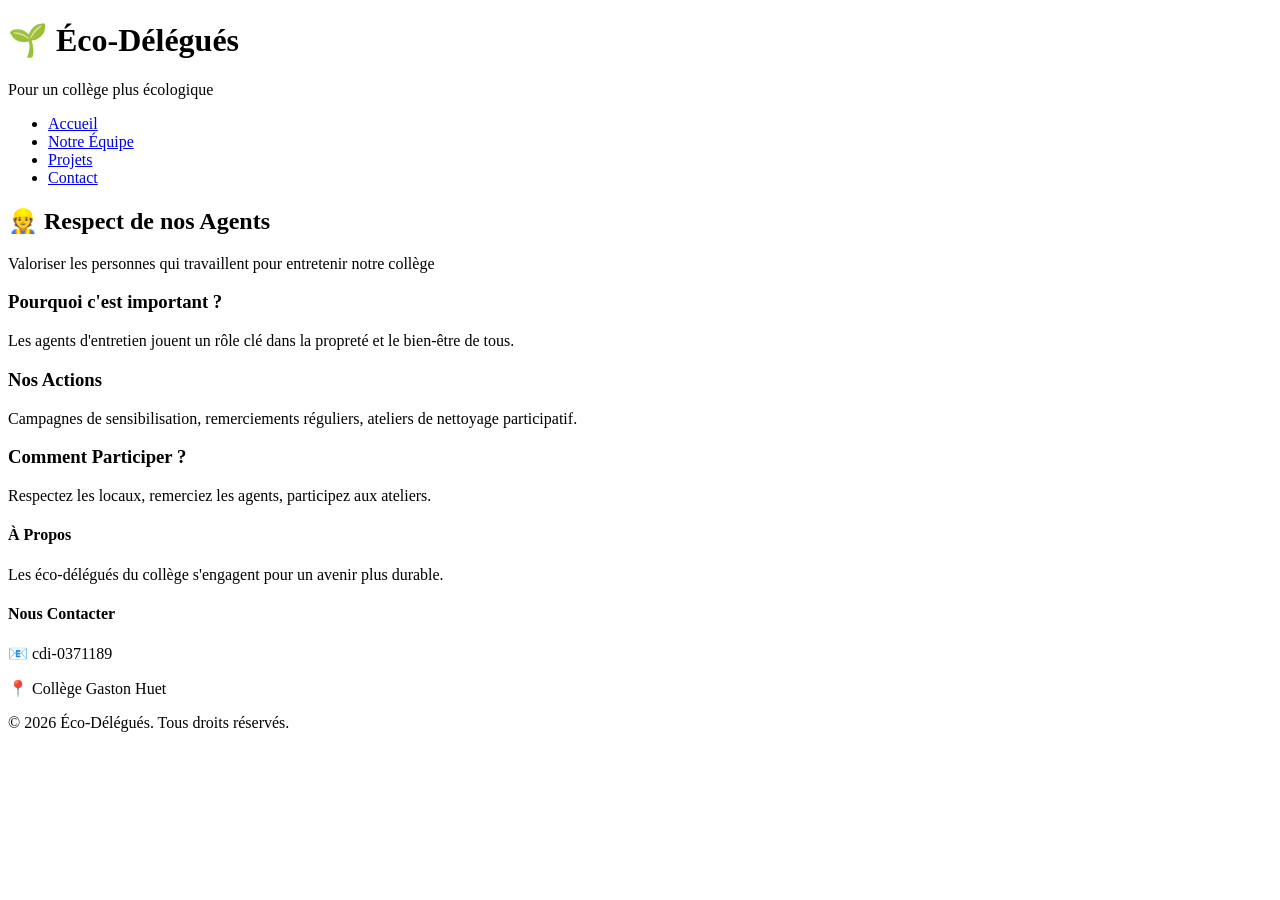
==== agents.html @ 1d78a1c5 "Create agents.html" ====
<!DOCTYPE html>
<html lang="fr">
<head>
    <meta charset="UTF-8">
    <meta name="viewport" content="width=device-width, initial-scale=1.0">
    <title>Éco-Délégués - Respect de nos Agents</title>
    <link rel="stylesheet" href="agents.css">
</head>
<body>
    <header class="header">
        <div class="container">
            <div class="logo">
                <h1>🌱 Éco-Délégués</h1>
                <p class="tagline">Pour un collège plus écologique</p>
            </div>
            <nav class="navbar">
                <ul>
                    <li><a href="../index.html#accueil">Accueil</a></li>
                    <li><a href="../index.html#equipe">Notre Équipe</a></li>
                    <li><a href="../index.html#projets">Projets</a></li>
                    <li><a href="../index.html#contact">Contact</a></li>
                </ul>
            </nav>
        </div>
    </header>

    <main class="main">
        <section class="hero">
            <div class="hero-content">
                <h2>👷 Respect de nos Agents</h2>
                <p>Valoriser les personnes qui travaillent pour entretenir notre collège</p>
            </div>
        </section>

        <section class="content">
            <div class="container">
                <div class="info-card">
                    <h3>Pourquoi c'est important ?</h3>
                    <p>Les agents d'entretien jouent un rôle clé dans la propreté et le bien-être de tous.</p>
                </div>
                <div class="info-card">
                    <h3>Nos Actions</h3>
                    <p>Campagnes de sensibilisation, remerciements réguliers, ateliers de nettoyage participatif.</p>
                </div>
                <div class="info-card">
                    <h3>Comment Participer ?</h3>
                    <p>Respectez les locaux, remerciez les agents, participez aux ateliers.</p>
                </div>
            </div>
        </section>
    </main>

    <footer class="footer">
        <div class="container">
            <div class="footer-content">
                <div class="footer-section">
                    <h4>À Propos</h4>
                    <p>Les éco-délégués du collège s'engagent pour un avenir plus durable.</p>
                </div>
                <div class="footer-section">
                    <h4>Nous Contacter</h4>
                    <p>📧 cdi-0371189</p>
                    <p>📍 Collège Gaston Huet</p>
                </div>
            </div>
            <div class="footer-bottom">
                <p>&copy; 2026 Éco-Délégués. Tous droits réservés.</p>
            </div>
        </div>
    </footer>

    <script src="agents.js"></script>
</body>
</html>
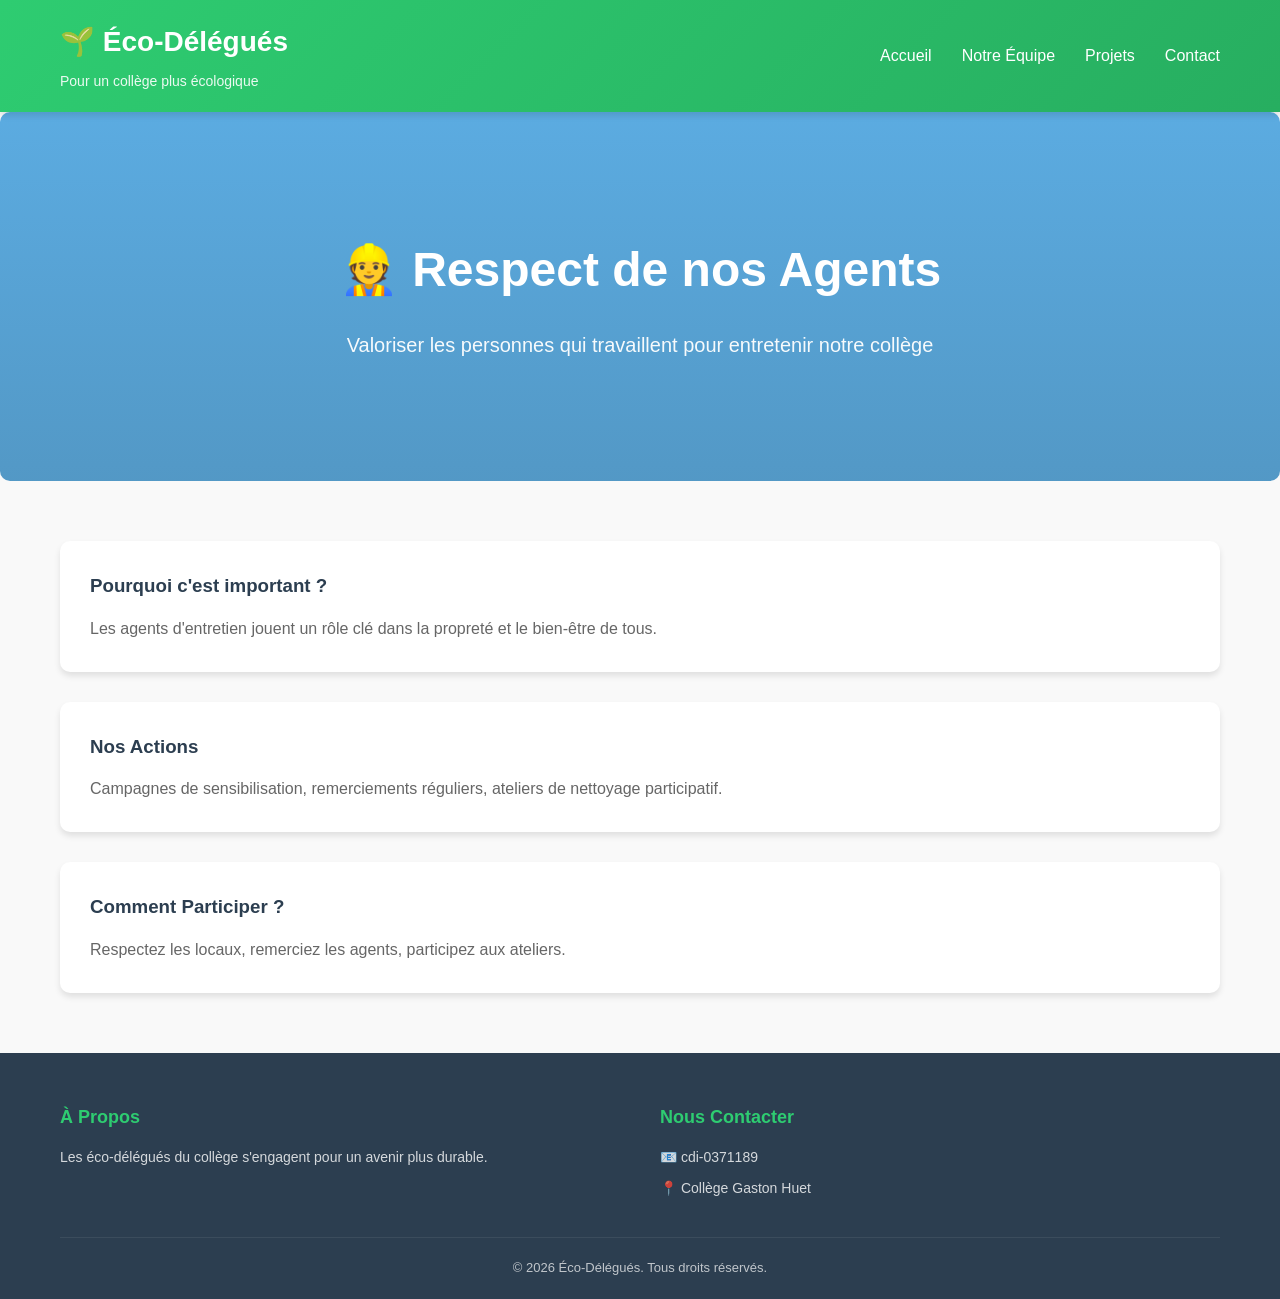
==== commit 2c8c79b7: "Mise à jour des liens de navigation pour pointer vers le répertoire racine et amélioration des style" ====
--- a/agents.html
+++ b/agents.html
@@ -15,10 +15,10 @@
             </div>
             <nav class="navbar">
                 <ul>
-                    <li><a href="../index.html#accueil">Accueil</a></li>
-                    <li><a href="../index.html#equipe">Notre Équipe</a></li>
-                    <li><a href="../index.html#projets">Projets</a></li>
-                    <li><a href="../index.html#contact">Contact</a></li>
+                    <li><a href="index.html#accueil">Accueil</a></li>
+                    <li><a href="index.html#nous">Notre Équipe</a></li>
+                    <li><a href="index.html#projets">Projets</a></li>
+                    <li><a href="index.html#contact">Contact</a></li>
                 </ul>
             </nav>
         </div>
--- a/agents.css
+++ b/agents.css
@@ -0,0 +1,162 @@
+:root {
+    --primary-color: #2ecc71;
+    --secondary-color: #27ae60;
+    --accent-color: #3498db;
+    --dark-color: #2c3e50;
+    --light-color: #ecf0f1;
+    --text-color: #333;
+    --shadow: 0 4px 6px rgba(0, 0, 0, 0.1);
+    --transition: all 0.3s ease;
+}
+
+* {
+    margin: 0;
+    padding: 0;
+    box-sizing: border-box;
+}
+
+body {
+    font-family: 'Segoe UI', Tahoma, Geneva, Verdana, sans-serif;
+    color: var(--text-color);
+    line-height: 1.6;
+    background-color: #f9f9f9;
+}
+
+.container {
+    max-width: 1200px;
+    margin: 0 auto;
+    padding: 0 20px;
+}
+
+.header {
+    background: linear-gradient(135deg, var(--primary-color), var(--secondary-color));
+    color: white;
+    padding: 20px 0;
+    box-shadow: var(--shadow);
+    position: sticky;
+    top: 0;
+    z-index: 100;
+}
+
+.header .container {
+    display: flex;
+    justify-content: space-between;
+    align-items: center;
+}
+
+.logo h1 {
+    font-size: 28px;
+    margin-bottom: 5px;
+}
+
+.tagline {
+    font-size: 14px;
+    opacity: 0.9;
+}
+
+.navbar ul {
+    display: flex;
+    list-style: none;
+    gap: 30px;
+}
+
+.navbar a {
+    color: white;
+    text-decoration: none;
+    font-weight: 500;
+    transition: var(--transition);
+}
+
+.navbar a:hover {
+    opacity: 0.8;
+}
+
+.hero {
+    background: linear-gradient(rgba(52, 152, 219, 0.8), rgba(41, 128, 185, 0.8));
+    color: white;
+    text-align: center;
+    padding: 120px 20px;
+    border-radius: 10px;
+    margin-bottom: 60px;
+}
+
+.hero-content h2 {
+    font-size: 48px;
+    margin-bottom: 20px;
+}
+
+.hero-content p {
+    font-size: 20px;
+    opacity: 0.95;
+}
+
+.content {
+    margin-bottom: 60px;
+}
+
+.info-card {
+    background: white;
+    padding: 30px;
+    border-radius: 10px;
+    box-shadow: var(--shadow);
+    margin-bottom: 30px;
+    transition: var(--transition);
+}
+
+.info-card:hover {
+    transform: translateY(-5px);
+    box-shadow: 0 8px 12px rgba(0, 0, 0, 0.15);
+}
+
+.info-card h3 {
+    color: var(--dark-color);
+    margin-bottom: 15px;
+}
+
+.info-card p {
+    color: #666;
+}
+
+.footer {
+    background-color: var(--dark-color);
+    color: white;
+    padding: 50px 0 20px;
+    margin-top: 60px;
+}
+
+.footer-content {
+    display: grid;
+    grid-template-columns: repeat(auto-fit, minmax(250px, 1fr));
+    gap: 40px;
+    margin-bottom: 30px;
+}
+
+.footer-section h4 {
+    font-size: 18px;
+    margin-bottom: 15px;
+    color: var(--primary-color);
+}
+
+.footer-section p {
+    font-size: 14px;
+    opacity: 0.8;
+    margin-bottom: 8px;
+}
+
+.footer-bottom {
+    text-align: center;
+    padding-top: 20px;
+    border-top: 1px solid rgba(255, 255, 255, 0.1);
+    font-size: 13px;
+    opacity: 0.7;
+}
+
+@media (max-width: 768px) {
+    .hero-content h2 {
+        font-size: 32px;
+    }
+
+    .hero-content p {
+        font-size: 16px;
+    }
+}
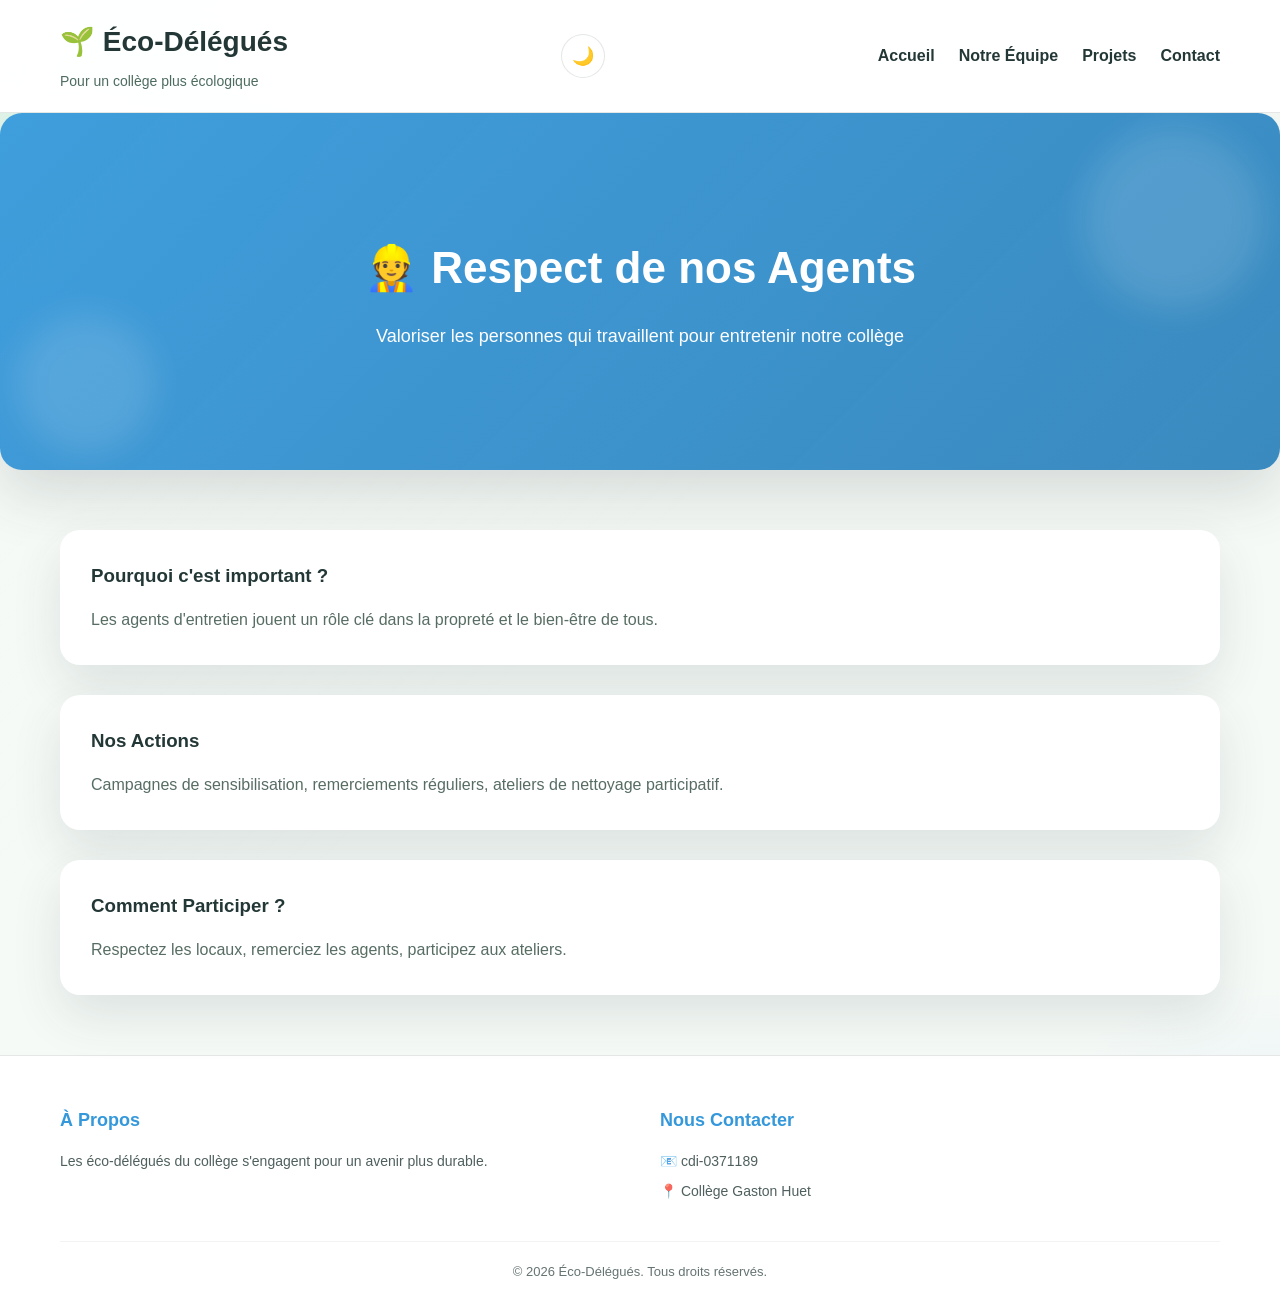
==== commit 559b5423: "feat: implement dark mode theme toggle and smooth scrolling - Added theme toggle button to switch be" ====
--- a/agents.html
+++ b/agents.html
@@ -5,6 +5,16 @@
     <meta name="viewport" content="width=device-width, initial-scale=1.0">
     <title>Éco-Délégués - Respect de nos Agents</title>
     <link rel="stylesheet" href="agents.css">
+    <script>
+        (function() {
+            const savedTheme = localStorage.getItem('ecoTheme');
+            const prefersDark = window.matchMedia('(prefers-color-scheme: dark)').matches;
+            const theme = savedTheme || (prefersDark ? 'dark' : 'light');
+            if (theme === 'dark') {
+                document.documentElement.classList.add('dark-mode');
+            }
+        })();
+    </script>
 </head>
 <body>
     <header class="header">
@@ -13,6 +23,7 @@
                 <h1>🌱 Éco-Délégués</h1>
                 <p class="tagline">Pour un collège plus écologique</p>
             </div>
+            <button class="theme-toggle" id="themeToggle" aria-label="Changer le thème">🌙</button>
             <nav class="navbar">
                 <ul>
                     <li><a href="index.html#accueil">Accueil</a></li>
--- a/agents.css
+++ b/agents.css
@@ -1,12 +1,29 @@
+/* ========== VARIABLES GLOBALES ========== */
 :root {
-    --primary-color: #2ecc71;
+    --primary-color: #3498db;
     --secondary-color: #27ae60;
-    --accent-color: #3498db;
-    --dark-color: #2c3e50;
-    --light-color: #ecf0f1;
-    --text-color: #333;
-    --shadow: 0 4px 6px rgba(0, 0, 0, 0.1);
-    --transition: all 0.3s ease;
+    --accent-color: #8e44ad;
+    --text-color: #233836;
+    --text-light: #ffffff;
+    --bg-color: #f6faf7;
+    --surface-color: #ffffff;
+    --surface-muted: #edf6ef;
+    --border-color: rgba(35, 56, 55, 0.12);
+    --shadow: 0 20px 50px rgba(35, 56, 55, 0.12);
+    --transition: all 0.35s ease;
+}
+
+.dark-mode {
+    --primary-color: #6dce97;
+    --secondary-color: #3f9c73;
+    --accent-color: #c38ef8;
+    --text-color: #e9f7ef;
+    --text-light: #ffffff;
+    --bg-color: #11221d;
+    --surface-color: #162d28;
+    --surface-muted: #1f3f34;
+    --border-color: rgba(255, 255, 255, 0.08);
+    --shadow: 0 20px 60px rgba(0, 0, 0, 0.33);
 }
 
 * {
@@ -15,11 +32,34 @@
     box-sizing: border-box;
 }
 
+html {
+    scroll-behavior: smooth;
+}
+
 body {
     font-family: 'Segoe UI', Tahoma, Geneva, Verdana, sans-serif;
     color: var(--text-color);
     line-height: 1.6;
-    background-color: #f9f9f9;
+    background: radial-gradient(circle at top left, rgba(46, 204, 113, 0.16), transparent 24%),
+                radial-gradient(circle at bottom right, rgba(52, 152, 219, 0.12), transparent 18%),
+                var(--bg-color);
+    min-height: 100vh;
+    transition: background 0.35s ease, color 0.35s ease;
+}
+
+.dark-mode body {
+    background: radial-gradient(circle at top left, rgba(109, 206, 151, 0.14), transparent 24%),
+                radial-gradient(circle at bottom right, rgba(195, 142, 248, 0.1), transparent 18%),
+                var(--bg-color);
+}
+
+body::before {
+    content: '';
+    position: fixed;
+    inset: 0;
+    background: linear-gradient(135deg, rgba(255, 255, 255, 0.16), transparent 55%);
+    pointer-events: none;
+    opacity: 0.9;
 }
 
 .container {
@@ -29,19 +69,26 @@
 }
 
 .header {
-    background: linear-gradient(135deg, var(--primary-color), var(--secondary-color));
-    color: white;
+    background: rgba(255, 255, 255, 0.96);
+    border-bottom: 1px solid var(--border-color);
+    color: var(--text-color);
+    backdrop-filter: blur(14px);
     padding: 20px 0;
-    box-shadow: var(--shadow);
     position: sticky;
     top: 0;
     z-index: 100;
+    transition: background 0.35s ease, color 0.35s ease;
+}
+
+.dark-mode .header {
+    background: rgba(17, 34, 29, 0.94);
 }
 
 .header .container {
     display: flex;
     justify-content: space-between;
     align-items: center;
+    gap: 16px;
 }
 
 .logo h1 {
@@ -51,43 +98,119 @@
 
 .tagline {
     font-size: 14px;
-    opacity: 0.9;
+    color: #4d6c5f;
+}
+
+.dark-mode .tagline {
+    color: #b9e4cb;
 }
 
 .navbar ul {
     display: flex;
     list-style: none;
-    gap: 30px;
+    gap: 24px;
+    flex-wrap: wrap;
 }
 
 .navbar a {
-    color: white;
+    color: var(--text-color);
     text-decoration: none;
-    font-weight: 500;
+    font-weight: 600;
     transition: var(--transition);
-}
-
-.navbar a:hover {
-    opacity: 0.8;
+    position: relative;
+}
+
+.navbar a:hover,
+.navbar a.active {
+    color: var(--primary-color);
+}
+
+.navbar a::after {
+    content: '';
+    position: absolute;
+    bottom: -6px;
+    left: 0;
+    width: 0;
+    height: 3px;
+    background: var(--primary-color);
+    transition: var(--transition);
+}
+
+.navbar a:hover::after,
+.navbar a.active::after {
+    width: 100%;
+}
+
+.theme-toggle {
+    background: var(--surface-color);
+    color: var(--text-color);
+    border: 1px solid var(--border-color);
+    border-radius: 999px;
+    width: 44px;
+    height: 44px;
+    font-size: 18px;
+    cursor: pointer;
+    transition: var(--transition);
+    display: inline-flex;
+    align-items: center;
+    justify-content: center;
+}
+
+.dark-mode .theme-toggle {
+    background: var(--surface-muted);
+    color: var(--text-light);
+    border-color: rgba(255, 255, 255, 0.14);
+}
+
+.theme-toggle:hover {
+    transform: translateY(-1px);
 }
 
 .hero {
-    background: linear-gradient(rgba(52, 152, 219, 0.8), rgba(41, 128, 185, 0.8));
+    background: linear-gradient(135deg, rgba(52, 152, 219, 0.94), rgba(41, 128, 185, 0.92));
     color: white;
     text-align: center;
     padding: 120px 20px;
-    border-radius: 10px;
+    border-radius: 22px;
     margin-bottom: 60px;
+    box-shadow: 0 24px 60px rgba(35, 56, 55, 0.16);
+    position: relative;
+    overflow: hidden;
+}
+
+.hero::before,
+.hero::after {
+    content: '';
+    position: absolute;
+    border-radius: 50%;
+    background: rgba(255, 255, 255, 0.12);
+    filter: blur(16px);
+}
+
+.hero::before {
+    width: 180px;
+    height: 180px;
+    top: 16px;
+    right: 16px;
+}
+
+.hero::after {
+    width: 140px;
+    height: 140px;
+    bottom: 16px;
+    left: 16px;
 }
 
 .hero-content h2 {
-    font-size: 48px;
-    margin-bottom: 20px;
+    font-size: 44px;
+    margin-bottom: 18px;
+    animation: fadeInUp 0.8s ease both;
 }
 
 .hero-content p {
-    font-size: 20px;
+    font-size: 18px;
     opacity: 0.95;
+    animation: fadeInUp 0.8s ease 0.12s both;
 }
 
 .content {
@@ -95,33 +218,51 @@
 }
 
 .info-card {
-    background: white;
+    background: var(--surface-color);
     padding: 30px;
-    border-radius: 10px;
+    border-radius: 20px;
     box-shadow: var(--shadow);
     margin-bottom: 30px;
     transition: var(--transition);
+    border: 1px solid transparent;
+}
+
+.dark-mode .info-card {
+    background: var(--surface-color);
+    border-color: rgba(255, 255, 255, 0.07);
 }
 
 .info-card:hover {
-    transform: translateY(-5px);
-    box-shadow: 0 8px 12px rgba(0, 0, 0, 0.15);
+    transform: translateY(-6px);
+    box-shadow: 0 16px 32px rgba(35, 56, 55, 0.14);
 }
 
 .info-card h3 {
-    color: var(--dark-color);
+    color: var(--text-color);
     margin-bottom: 15px;
 }
 
 .info-card p {
-    color: #666;
+    color: #576d63;
+    line-height: 1.75;
+}
+
+.dark-mode .info-card p {
+    color: #c8e7d6;
 }
 
 .footer {
-    background-color: var(--dark-color);
-    color: white;
+    background-color: var(--surface-color);
+    color: var(--text-color);
     padding: 50px 0 20px;
     margin-top: 60px;
+    border-top: 1px solid var(--border-color);
+}
+
+.dark-mode .footer {
+    background-color: #132a25;
+    color: var(--text-light);
+    border-color: rgba(255, 255, 255, 0.08);
 }
 
 .footer-content {
@@ -146,17 +287,32 @@
 .footer-bottom {
     text-align: center;
     padding-top: 20px;
-    border-top: 1px solid rgba(255, 255, 255, 0.1);
+    border-top: 1px solid rgba(35, 56, 55, 0.08);
     font-size: 13px;
     opacity: 0.7;
 }
 
+@keyframes fadeInUp {
+    from {
+        opacity: 0;
+        transform: translateY(24px);
+    }
+    to {
+        opacity: 1;
+        transform: translateY(0);
+    }
+}
+
 @media (max-width: 768px) {
     .hero-content h2 {
-        font-size: 32px;
+        font-size: 34px;
     }
 
     .hero-content p {
         font-size: 16px;
     }
-}
+
+    .info-card {
+        padding: 26px;
+    }
+}
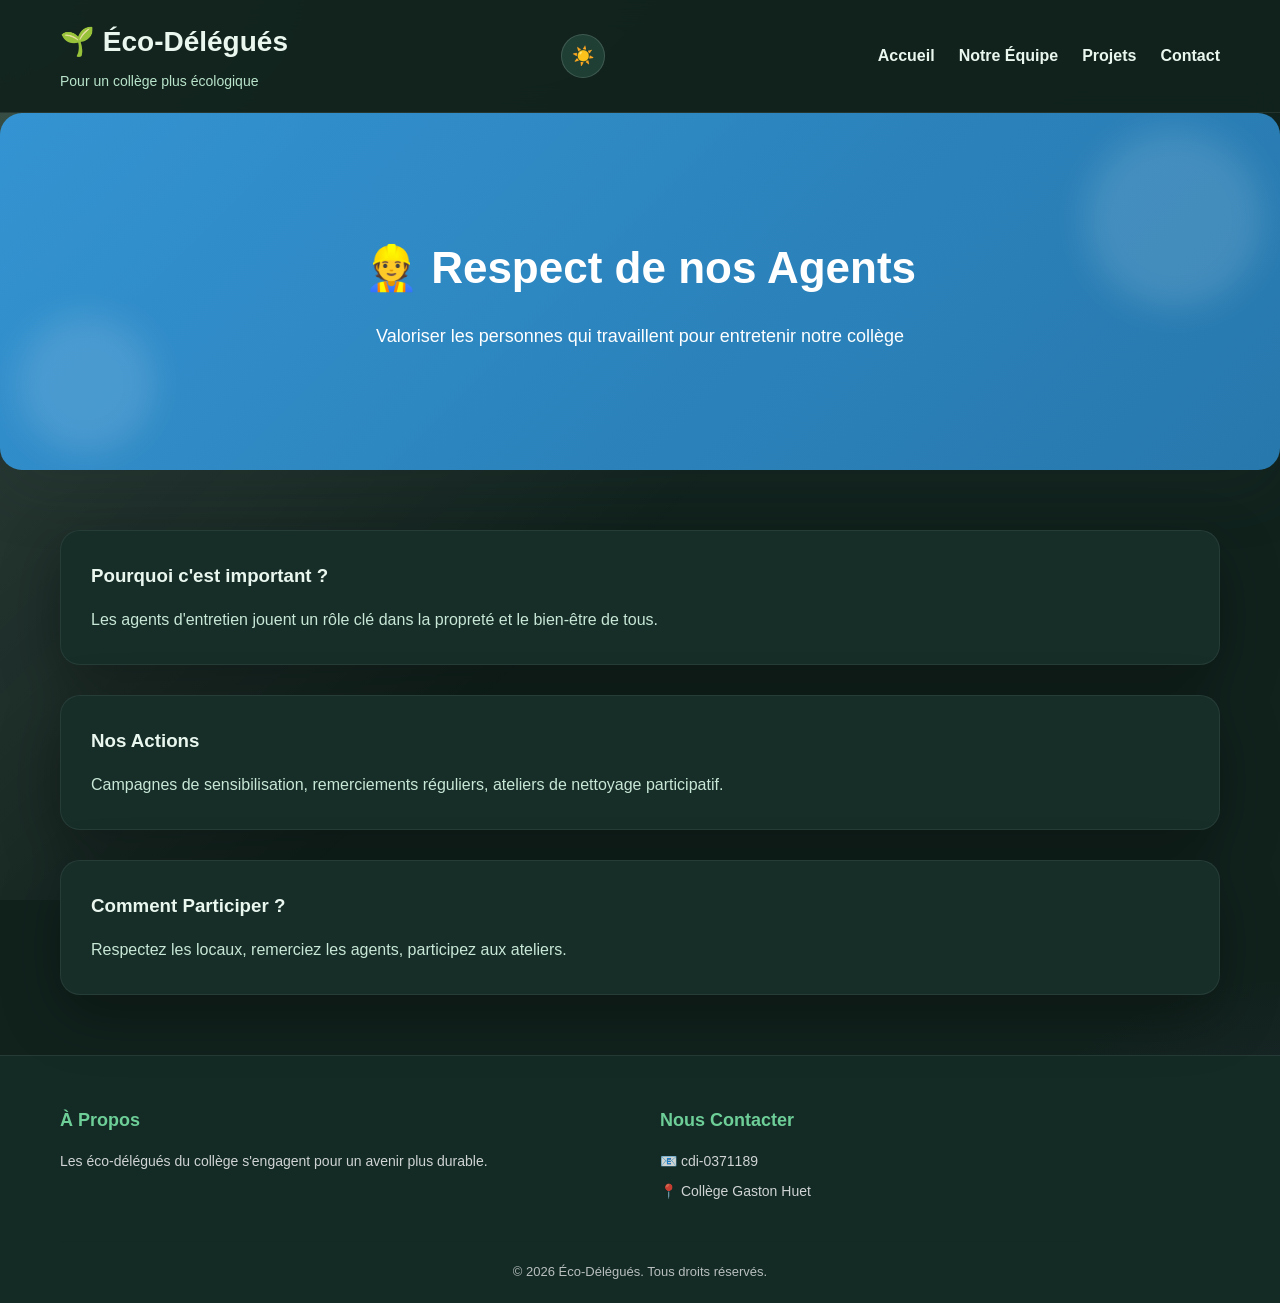
==== commit a655dbe5: "f" ====
--- a/agents.html
+++ b/agents.html
@@ -8,10 +8,10 @@
     <script>
         (function() {
             const savedTheme = localStorage.getItem('ecoTheme');
-            const prefersDark = window.matchMedia('(prefers-color-scheme: dark)').matches;
-            const theme = savedTheme || (prefersDark ? 'dark' : 'light');
+            const theme = savedTheme || 'dark';
             if (theme === 'dark') {
                 document.documentElement.classList.add('dark-mode');
+                document.body.classList.add('dark-mode');
             }
         })();
     </script>
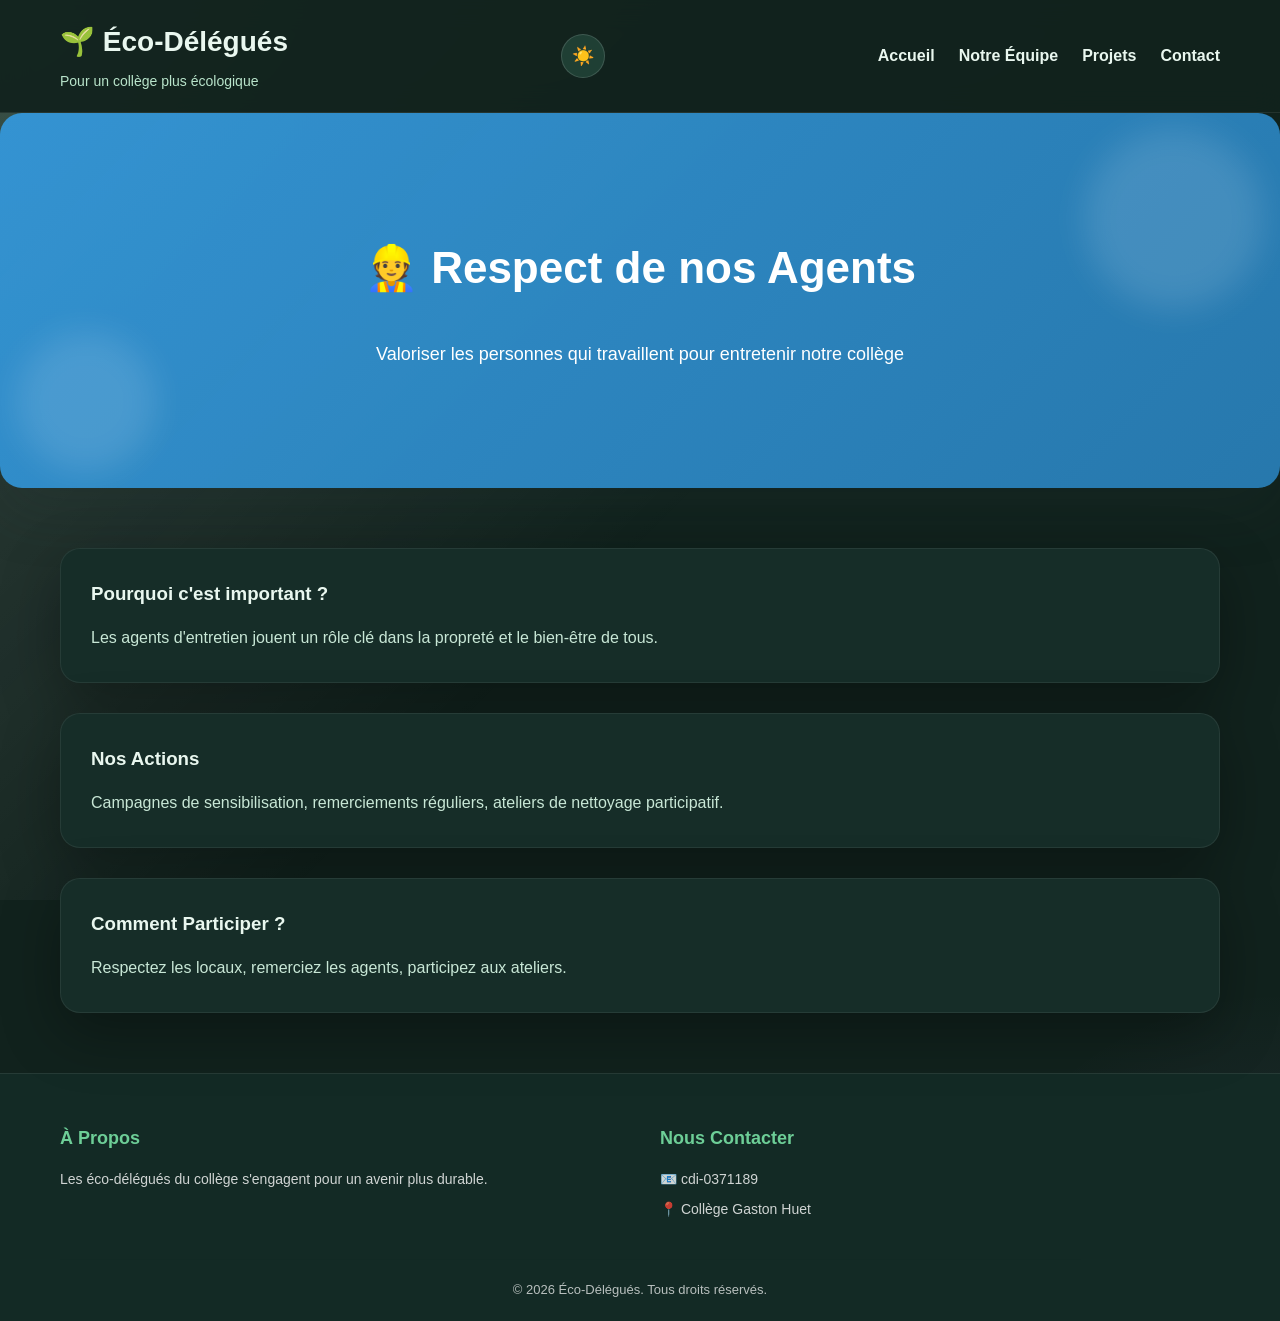
==== commit e4364d6d: "feat: ajouter un menu hamburger avec des fonctionnalités de navigation et des styles associés" ====
--- a/agents.html
+++ b/agents.html
@@ -24,6 +24,7 @@
                 <p class="tagline">Pour un collège plus écologique</p>
             </div>
             <button class="theme-toggle" id="themeToggle" aria-label="Changer le thème">🌙</button>
+            <button class="nav-toggle" id="navToggle" aria-label="Ouvrir le menu" aria-expanded="false">☰</button>
             <nav class="navbar">
                 <ul>
                     <li><a href="index.html#accueil">Accueil</a></li>
@@ -81,5 +82,6 @@
     </footer>
 
     <script src="agents.js"></script>
+    <script src="nav.js"></script>
 </body>
 </html>
--- a/agents.css
+++ b/agents.css
@@ -4,6 +4,7 @@
     --secondary-color: #27ae60;
     --accent-color: #8e44ad;
     --text-color: #233836;
+    --dark-color: #233836;
     --text-light: #ffffff;
     --bg-color: #f6faf7;
     --surface-color: #ffffff;
@@ -66,6 +67,14 @@
     max-width: 1200px;
     margin: 0 auto;
     padding: 0 20px;
+    width: 100%;
+}
+
+.hero-content {
+    display: flex;
+    flex-direction: column;
+    gap: 18px;
+    align-items: center;
 }
 
 .header {
@@ -156,6 +165,18 @@
     justify-content: center;
 }
 
+.nav-toggle {
+    display: none;
+    background: transparent;
+    border: 1px solid var(--border-color);
+    color: var(--text-color);
+    width: 48px;
+    height: 44px;
+    border-radius: 10px;
+    font-size: 20px;
+    cursor: pointer;
+}
+
 .dark-mode .theme-toggle {
     background: var(--surface-muted);
     color: var(--text-light);
@@ -308,6 +329,11 @@
         font-size: 34px;
     }
 
+    .nav-toggle { display: inline-flex; }
+    .navbar { display: none; width: 100%; }
+    .navbar.open { display: block; }
+    .navbar ul { flex-direction: column; gap: 12px; }
+
     .hero-content p {
         font-size: 16px;
     }
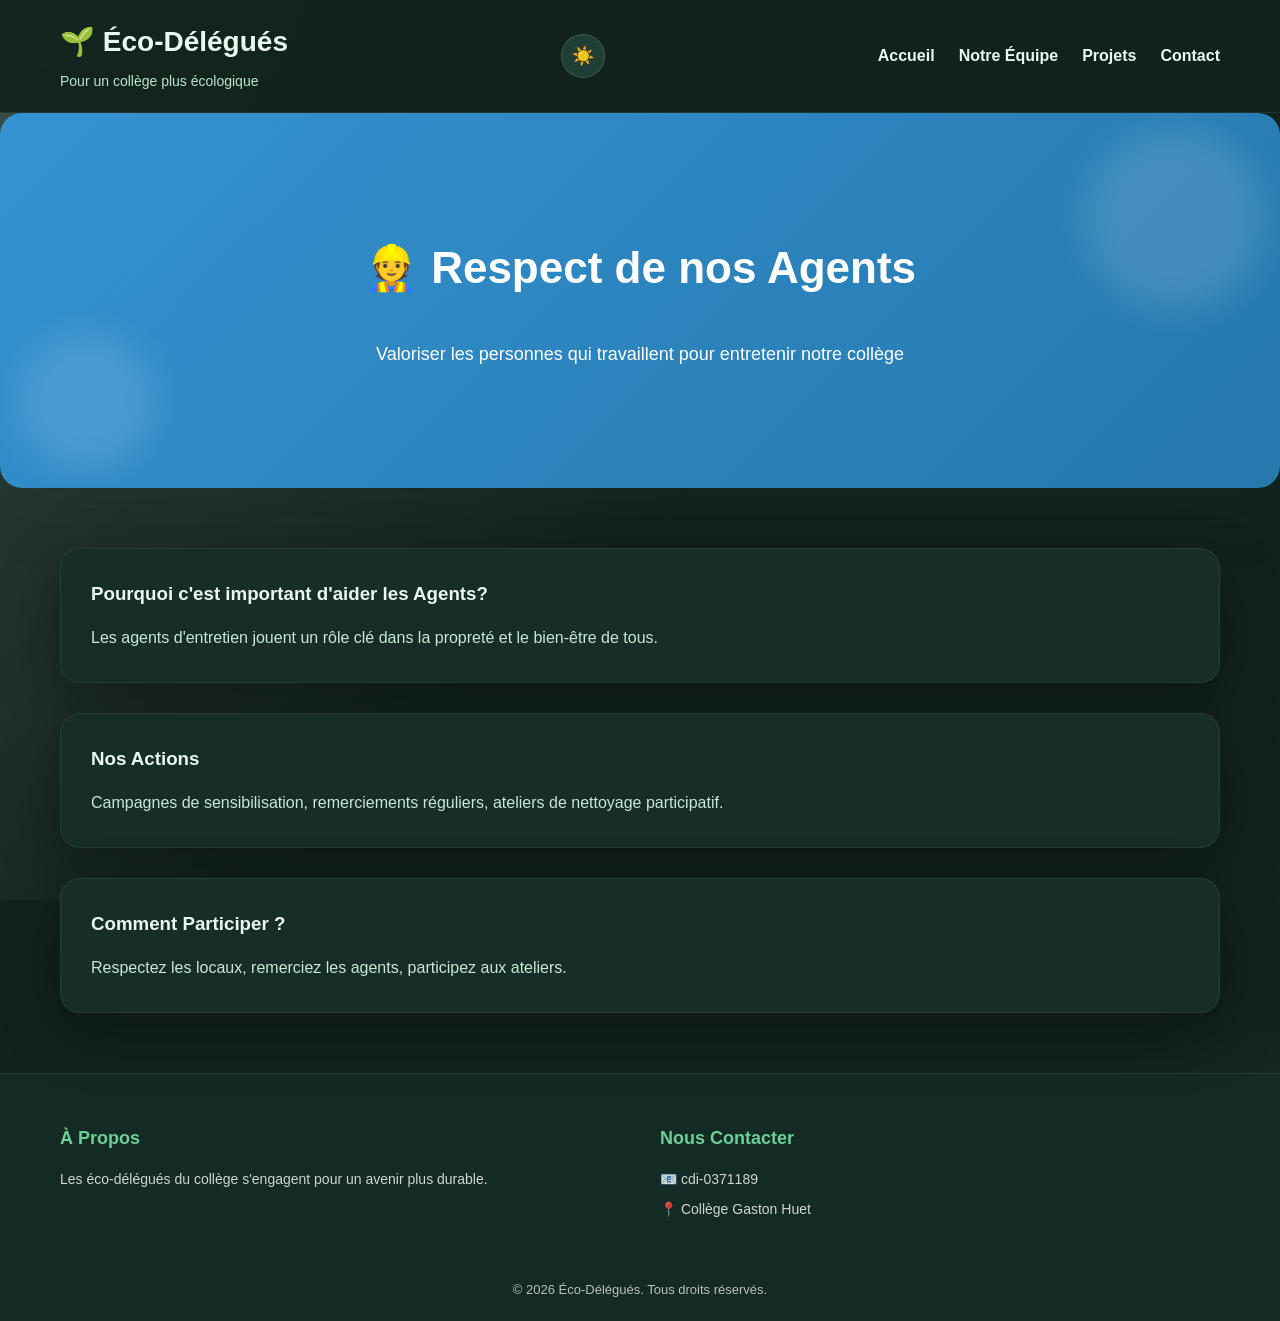
==== commit 79394a86: "feat: mettre à jour le titre de la carte d'information pour plus de clarté" ====
--- a/agents.html
+++ b/agents.html
@@ -47,7 +47,7 @@
         <section class="content">
             <div class="container">
                 <div class="info-card">
-                    <h3>Pourquoi c'est important ?</h3>
+                    <h3>Pourquoi c'est important d'aider les Agents?</h3>
                     <p>Les agents d'entretien jouent un rôle clé dans la propreté et le bien-être de tous.</p>
                 </div>
                 <div class="info-card">
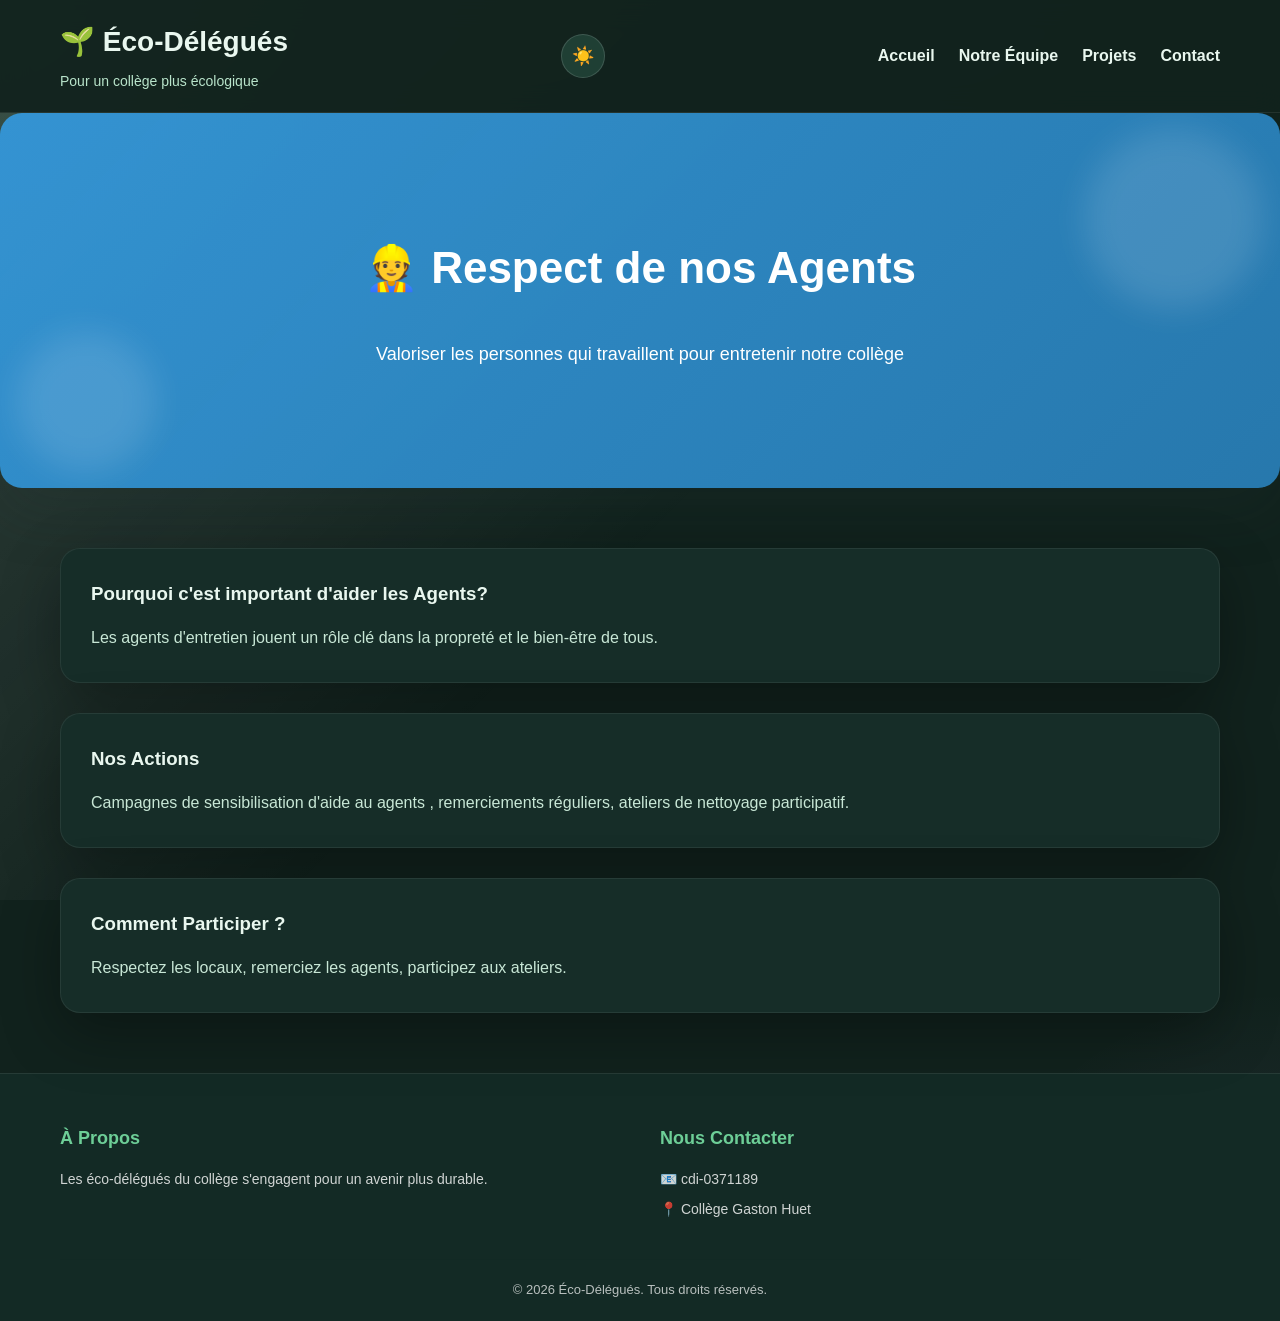
==== commit 2bcc14a7: "feat: améliorer le contenu de la carte d'information sur nos actions" ====
--- a/agents.html
+++ b/agents.html
@@ -52,7 +52,7 @@
                 </div>
                 <div class="info-card">
                     <h3>Nos Actions</h3>
-                    <p>Campagnes de sensibilisation, remerciements réguliers, ateliers de nettoyage participatif.</p>
+                    <p>Campagnes de sensibilisation d'aide au agents , remerciements réguliers, ateliers de nettoyage participatif.</p>
                 </div>
                 <div class="info-card">
                     <h3>Comment Participer ?</h3>
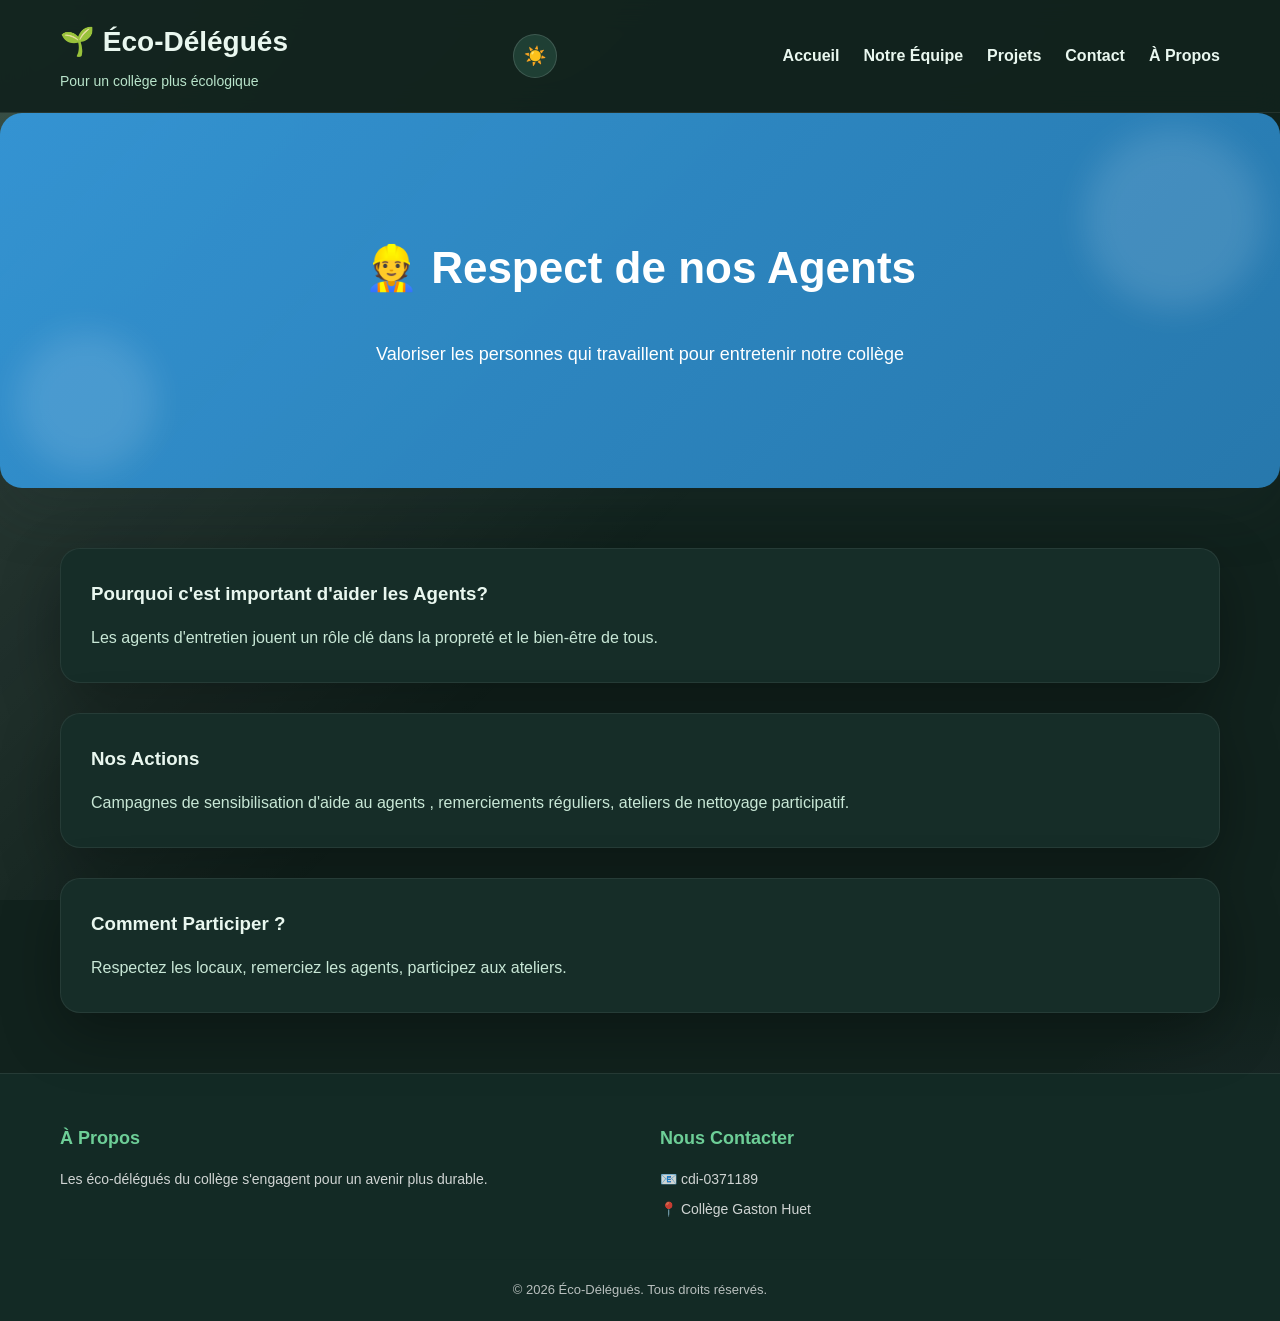
==== commit fdad8907: "feat: ajouter une page "À Propos" avec styles et scripts associés" ====
--- a/agents.html
+++ b/agents.html
@@ -31,6 +31,7 @@
                     <li><a href="index.html#nous">Notre Équipe</a></li>
                     <li><a href="index.html#projets">Projets</a></li>
                     <li><a href="index.html#contact">Contact</a></li>
+                    <li><a href="apropos.html">À Propos</a></li>
                 </ul>
             </nav>
         </div>
